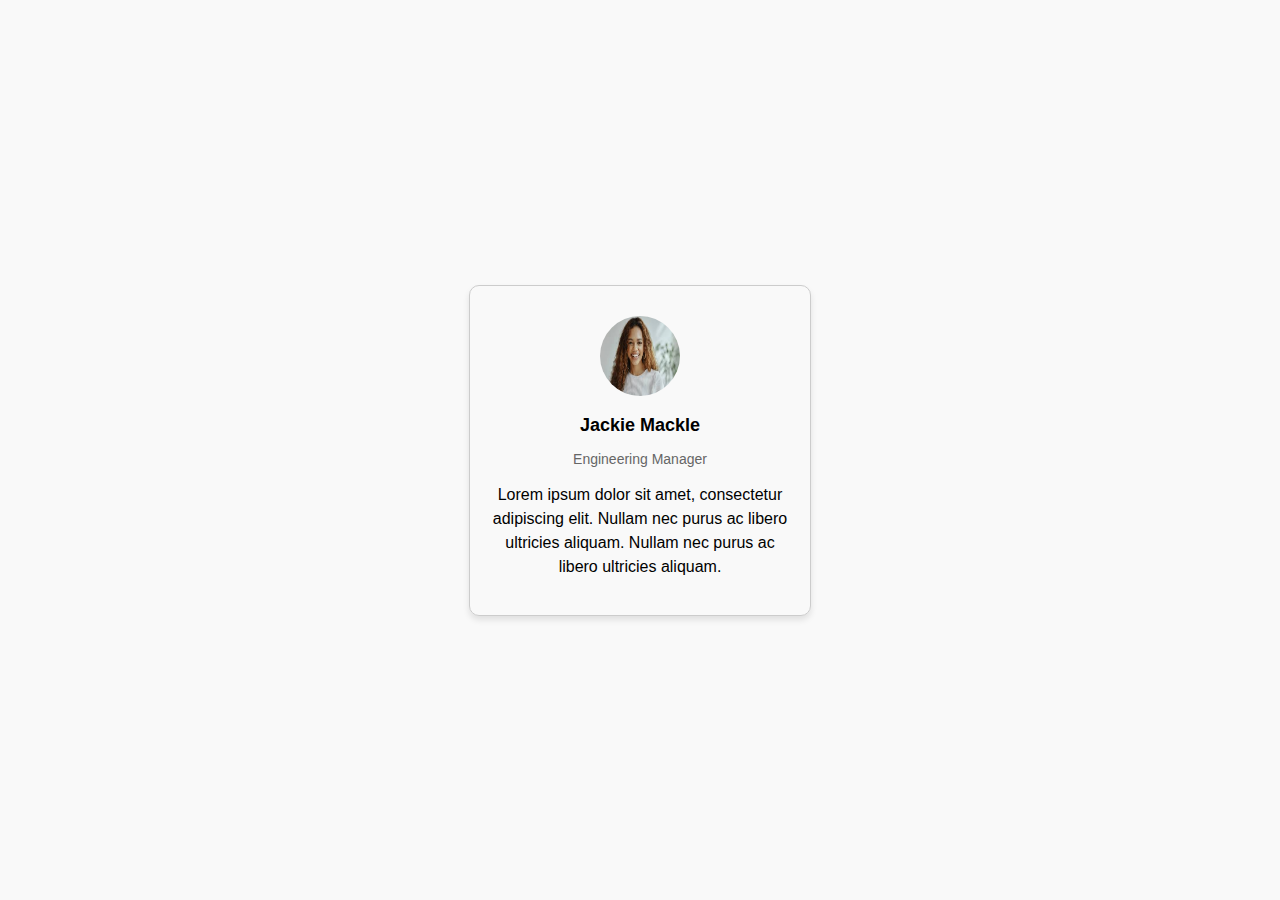
==== Testimonial Cards/index.html @ 26a655a9 "first testimonial card" ====
<!DOCTYPE html>
<html lang="en">
    <head>
        <meta charset="UTF-8">
        <meta name="viewport" content="width=device-width, initial-scale=1.0">
        <!-- Favicon -->
        <link rel="icon" href="website.ico" type="image/x-icon">

        <title>Testimonial Cards</title>
        <link rel="stylesheet" href="style.css">
    </head>

    <body>
        <div class="container">
            <div class="testimonial-card">
                <img src="profile2.jpg" alt="Person's photo">
                <h3>Jackie Mackle</h3>
                <p class="job-title">Engineering Manager</p>
                <p class="testimonial-text">Lorem ipsum dolor sit amet, consectetur adipiscing elit. Nullam nec purus ac libero ultricies aliquam. Nullam nec purus ac libero ultricies aliquam.</p>
            </div>
        </div>
</html>
---- Testimonial Cards/style.css ----
body {
    font-family: Arial, sans-serif;
    margin: 0;
    padding: 0;
    background-color: #f9f9f9;
    display: flex;
    justify-content: center;
    align-items: center;
    height: 100vh;
    flex-direction: column;
}

.container {
    display: flex;
    flex-wrap: wrap;
    justify-content: center;
    gap: 20px;
}

.testimonial-card {
    border: 1px solid #ccc;
    border-radius: 10px;
    padding: 20px;
    text-align: center;
    max-width: 300px;
    margin: 10px auto;
    box-shadow: 0 4px 6px rgba(0, 0, 0, 0.1);
}

.testimonial-card img {
    width: 80px;
    height: 80px;
    border-radius: 50%;
    margin: 10px;
}

.testimonial-card h3 {
    font-size: 18px;
    margin: 5px 0;
}

.testimonial-card .job-title {
    color: #666;
    font-size: 14px;
    margin: 15px;
}

.testimonial-card .testimonial-text {
    font-size: 16px;
    line-height: 1.5;
}

@media (max-width: 600px) {
    .testimonial-card {
        max-width: 100%;
    }
}

.testimonial-card:hover {
    transform: scale(1.05);
    box-shadow: 0 6px 10px rgba(0, 0, 0, 0.2);
}
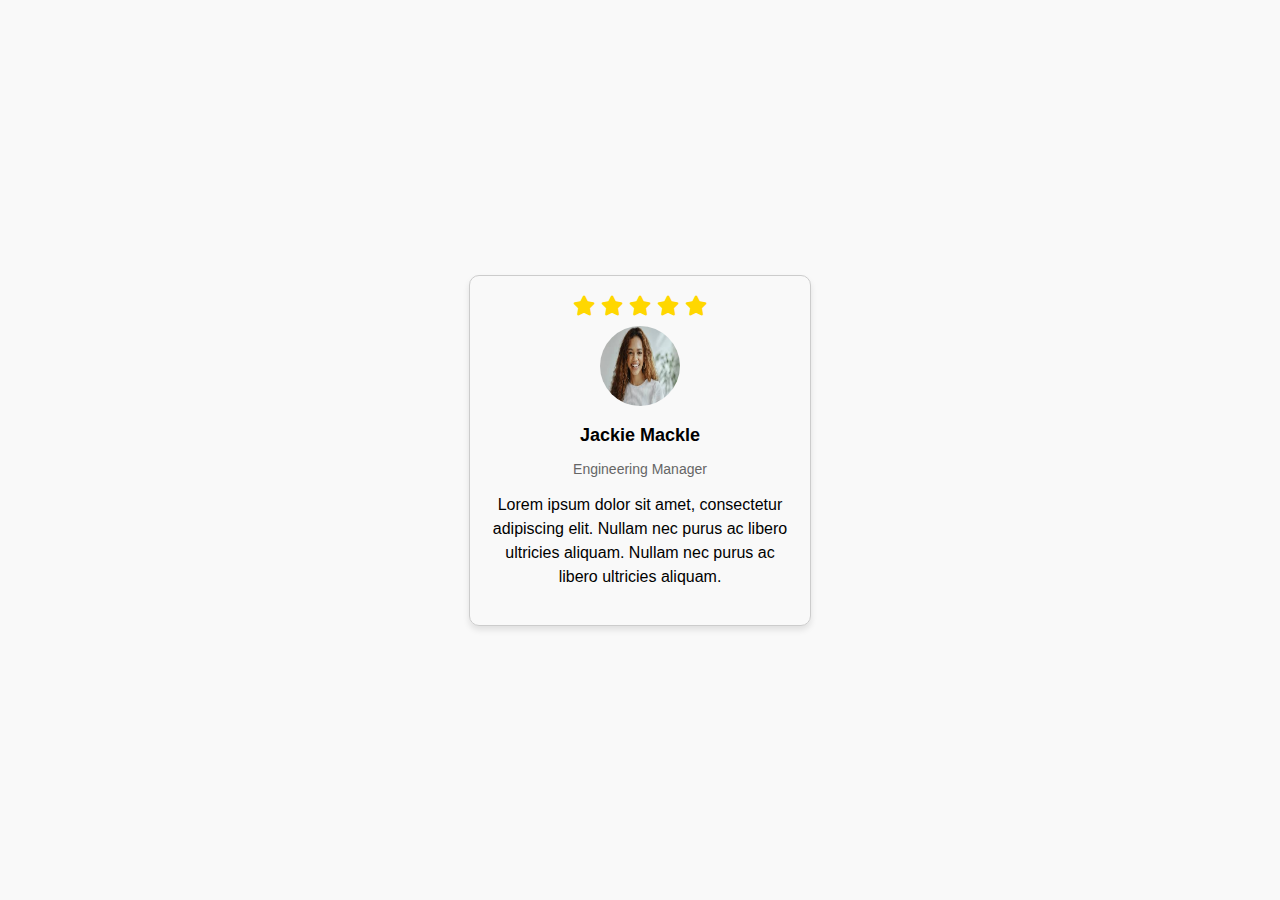
==== commit b921c60e: "Added rating stars" ====
--- a/Testimonial Cards/index.html
+++ b/Testimonial Cards/index.html
@@ -8,11 +8,20 @@
 
         <title>Testimonial Cards</title>
         <link rel="stylesheet" href="style.css">
+        <link href="https://cdnjs.cloudflare.com/ajax/libs/font-awesome/6.0.0-beta3/css/all.min.css" rel="stylesheet">
     </head>
 
     <body>
         <div class="container">
             <div class="testimonial-card">
+                <div class="rating">
+                    <i class="fas fa-star"></i>
+                    <i class="fas fa-star"></i>
+                    <i class="fas fa-star"></i>
+                    <i class="fas fa-star"></i>
+                    <i class="fas fa-star"></i>
+                </div>
+                
                 <img src="profile2.jpg" alt="Person's photo">
                 <h3>Jackie Mackle</h3>
                 <p class="job-title">Engineering Manager</p>
--- a/Testimonial Cards/style.css
+++ b/Testimonial Cards/style.css
@@ -59,4 +59,20 @@
 .testimonial-card:hover {
     transform: scale(1.05);
     box-shadow: 0 6px 10px rgba(0, 0, 0, 0.2);
+}
+
+.rating {
+    display: flex;
+    justify-content: center;
+    gap: 5px;
+}
+
+.rating i {
+    font-size: 20px;
+    color: gold;
+}
+
+.rating i:hover,
+.rating i:hover ~ i {
+    color: lightgray;
 }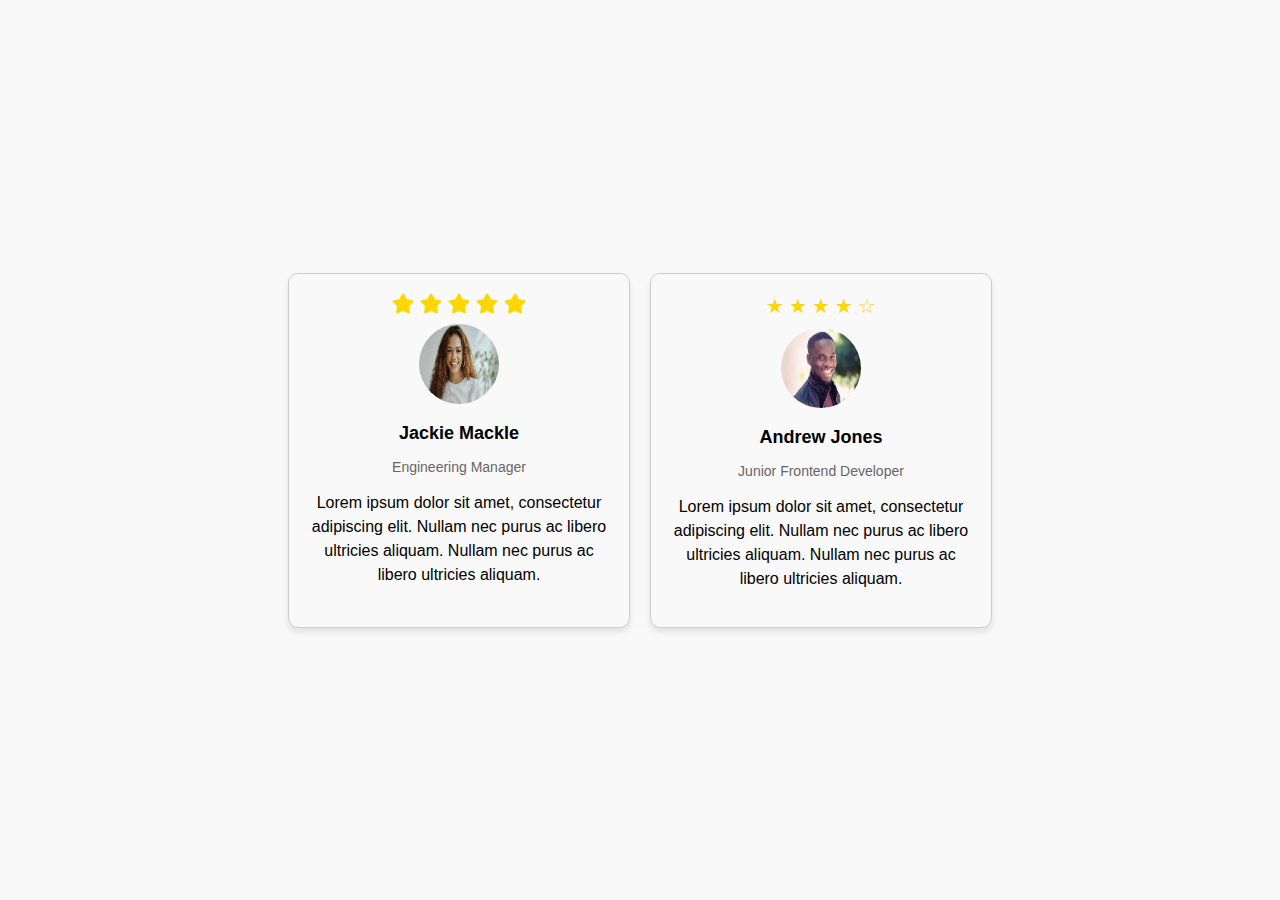
==== commit 8e0498dc: "Added rating stars without icon link" ====
--- a/Testimonial Cards/index.html
+++ b/Testimonial Cards/index.html
@@ -21,11 +21,26 @@
                     <i class="fas fa-star"></i>
                     <i class="fas fa-star"></i>
                 </div>
-                
+
                 <img src="profile2.jpg" alt="Person's photo">
                 <h3>Jackie Mackle</h3>
                 <p class="job-title">Engineering Manager</p>
                 <p class="testimonial-text">Lorem ipsum dolor sit amet, consectetur adipiscing elit. Nullam nec purus ac libero ultricies aliquam. Nullam nec purus ac libero ultricies aliquam.</p>
             </div>
+
+            <div class="testimonial-card">
+                <div class="rating">
+                    <span>&#9733</span>
+                    <span>&#9733</span>
+                    <span>&#9733</span>
+                    <span>&#9733</span>
+                    <span>&#9734</span>
+                </div>
+
+                <img src="profile1.jpg" alt="Person's photo">
+                <h3>Andrew Jones</h3>
+                <p class="job-title">Junior Frontend Developer</p>
+                <p class="testimonial-text">Lorem ipsum dolor sit amet, consectetur adipiscing elit. Nullam nec purus ac libero ultricies aliquam. Nullam nec purus ac libero ultricies aliquam.</p>
+            </div>
         </div>
 </html>--- a/Testimonial Cards/style.css
+++ b/Testimonial Cards/style.css
@@ -75,4 +75,14 @@
 .rating i:hover,
 .rating i:hover ~ i {
     color: lightgray;
+}
+
+.rating span {
+    font-size: 20px;
+    color: gold;
+}
+
+rating span:hover,
+.rating span:hover ~ span {
+    color: lightgray;
 }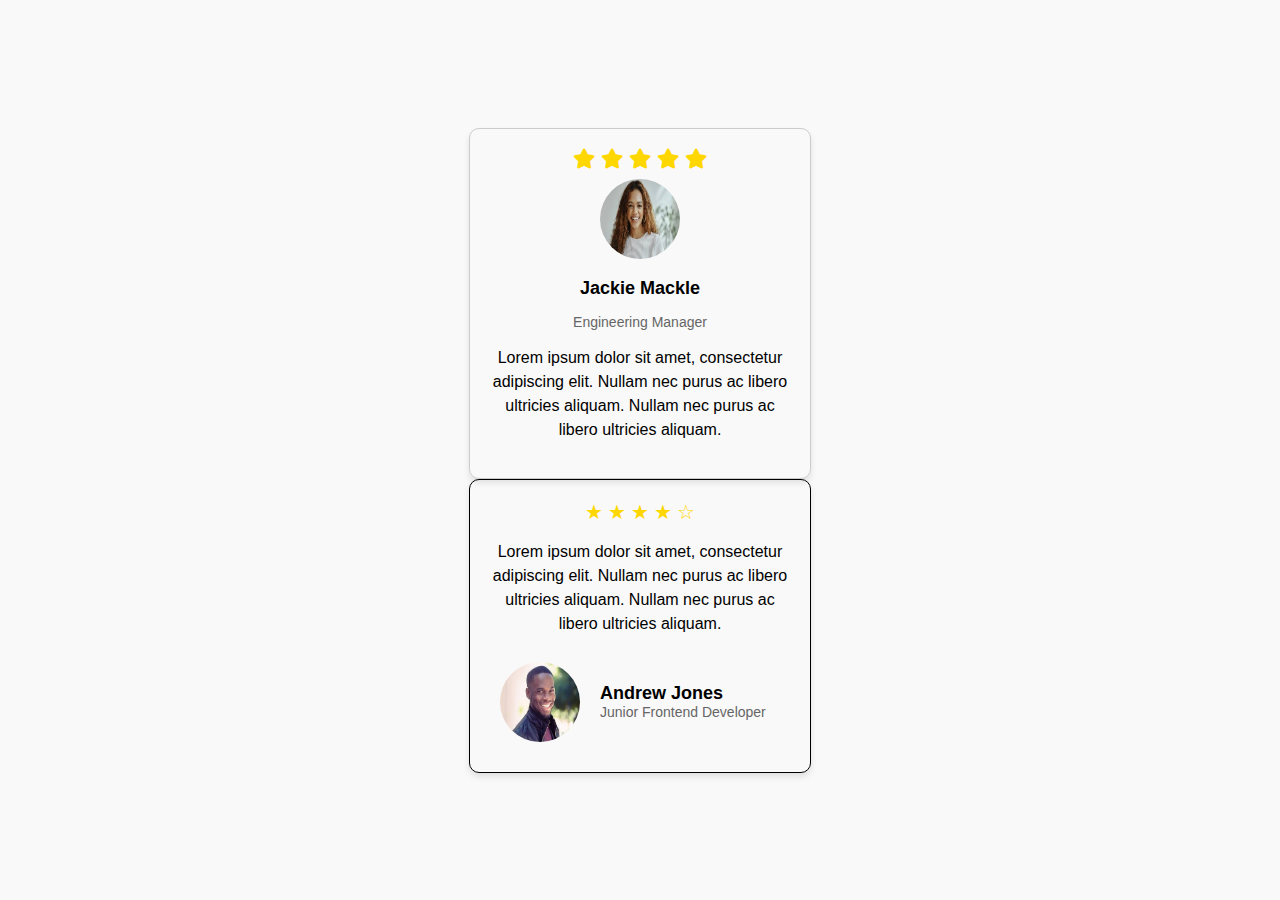
==== commit 504ca21a: "Different container for different card, for different design" ====
--- a/Testimonial Cards/index.html
+++ b/Testimonial Cards/index.html
@@ -12,8 +12,8 @@
     </head>
 
     <body>
-        <div class="container">
-            <div class="testimonial-card">
+        <div class="container1">
+            <div class="testimonial-card1">
                 <div class="rating">
                     <i class="fas fa-star"></i>
                     <i class="fas fa-star"></i>
@@ -27,8 +27,10 @@
                 <p class="job-title">Engineering Manager</p>
                 <p class="testimonial-text">Lorem ipsum dolor sit amet, consectetur adipiscing elit. Nullam nec purus ac libero ultricies aliquam. Nullam nec purus ac libero ultricies aliquam.</p>
             </div>
+        </div>
 
-            <div class="testimonial-card">
+        <div class="container2">
+            <div class="testimonial-card2">
                 <div class="rating">
                     <span>&#9733</span>
                     <span>&#9733</span>
@@ -37,10 +39,14 @@
                     <span>&#9734</span>
                 </div>
 
-                <img src="profile1.jpg" alt="Person's photo">
-                <h3>Andrew Jones</h3>
-                <p class="job-title">Junior Frontend Developer</p>
                 <p class="testimonial-text">Lorem ipsum dolor sit amet, consectetur adipiscing elit. Nullam nec purus ac libero ultricies aliquam. Nullam nec purus ac libero ultricies aliquam.</p>
+                <div class="header">
+                    <img src="profile1.jpg" alt="Person's photo">
+                    <div class="name-title">
+                        <h3>Andrew Jones</h3>
+                        <p class="job-title">Junior Frontend Developer</p>
+                    </div>
+                </div>
             </div>
         </div>
 </html>--- a/Testimonial Cards/style.css
+++ b/Testimonial Cards/style.css
@@ -8,55 +8,50 @@
     align-items: center;
     height: 100vh;
     flex-direction: column;
+    flex-wrap: wrap;
 }
 
-.container {
+.container1 {
     display: flex;
     flex-wrap: wrap;
     justify-content: center;
     gap: 20px;
 }
 
-.testimonial-card {
+.testimonial-card1 {
     border: 1px solid #ccc;
     border-radius: 10px;
     padding: 20px;
     text-align: center;
     max-width: 300px;
-    margin: 10px auto;
+
     box-shadow: 0 4px 6px rgba(0, 0, 0, 0.1);
 }
 
-.testimonial-card img {
+.testimonial-card1 img {
     width: 80px;
     height: 80px;
     border-radius: 50%;
     margin: 10px;
 }
 
-.testimonial-card h3 {
+.testimonial-card1 h3 {
     font-size: 18px;
     margin: 5px 0;
 }
 
-.testimonial-card .job-title {
+.testimonial-card1 .job-title {
     color: #666;
     font-size: 14px;
     margin: 15px;
 }
 
-.testimonial-card .testimonial-text {
+.testimonial-card1 .testimonial-text {
     font-size: 16px;
     line-height: 1.5;
 }
 
-@media (max-width: 600px) {
-    .testimonial-card {
-        max-width: 100%;
-    }
-}
-
-.testimonial-card:hover {
+.testimonial-card1:hover {
     transform: scale(1.05);
     box-shadow: 0 6px 10px rgba(0, 0, 0, 0.2);
 }
@@ -85,4 +80,77 @@
 rating span:hover,
 .rating span:hover ~ span {
     color: lightgray;
+}
+
+.container2 {
+    display: flex;
+    flex-wrap: wrap;
+    justify-content: center;
+    gap: 20px;
+}
+
+.testimonial-card2 {
+    border: 1px solid black;
+    border-radius: 10px;
+    padding: 20px;
+    text-align: center;
+    max-width: 300px;
+    box-shadow: 0 4px 6px rgba(0, 0, 0, 0.1);
+}
+
+.testimonial-card2 img {
+    width: 80px;
+    height: 80px;
+    border-radius: 50%;
+    margin: 10px;
+}
+
+.testimonial-card2 h3 {
+    font-size: 18px;
+    margin: 5px 0;
+}
+
+.testimonial-card2 .job-title {
+    color: #666;
+    font-size: 14px;
+    margin: 15px;
+}
+
+.testimonial-card2 .testimonial-text {
+    font-size: 16px;
+    line-height: 1.5;
+}
+
+.testimonial-card2:hover {
+    transform: scale(1.05);
+    box-shadow: 0 6px 10px rgba(0, 0, 0, 0.2);
+}
+
+.header {
+    display: flex;
+    align-items: center;
+    gap: 10px;
+}
+  
+.name-title {
+    text-align: left;
+    display: flex;
+    flex-direction: column; /* Legger navn og jobbtittel under hverandre */
+}
+  
+.name-title h3 {
+    margin: 0;
+    font-size: 18px;
+}
+  
+.name-title .job-title {
+    margin: 0;
+    color: #666; /* Gråfarge for jobbtittelen */
+    font-size: 14px;
+}
+  
+@media (max-width: 600px) {
+    .testimonial-card1 {
+        max-width: 100%;
+    }
 }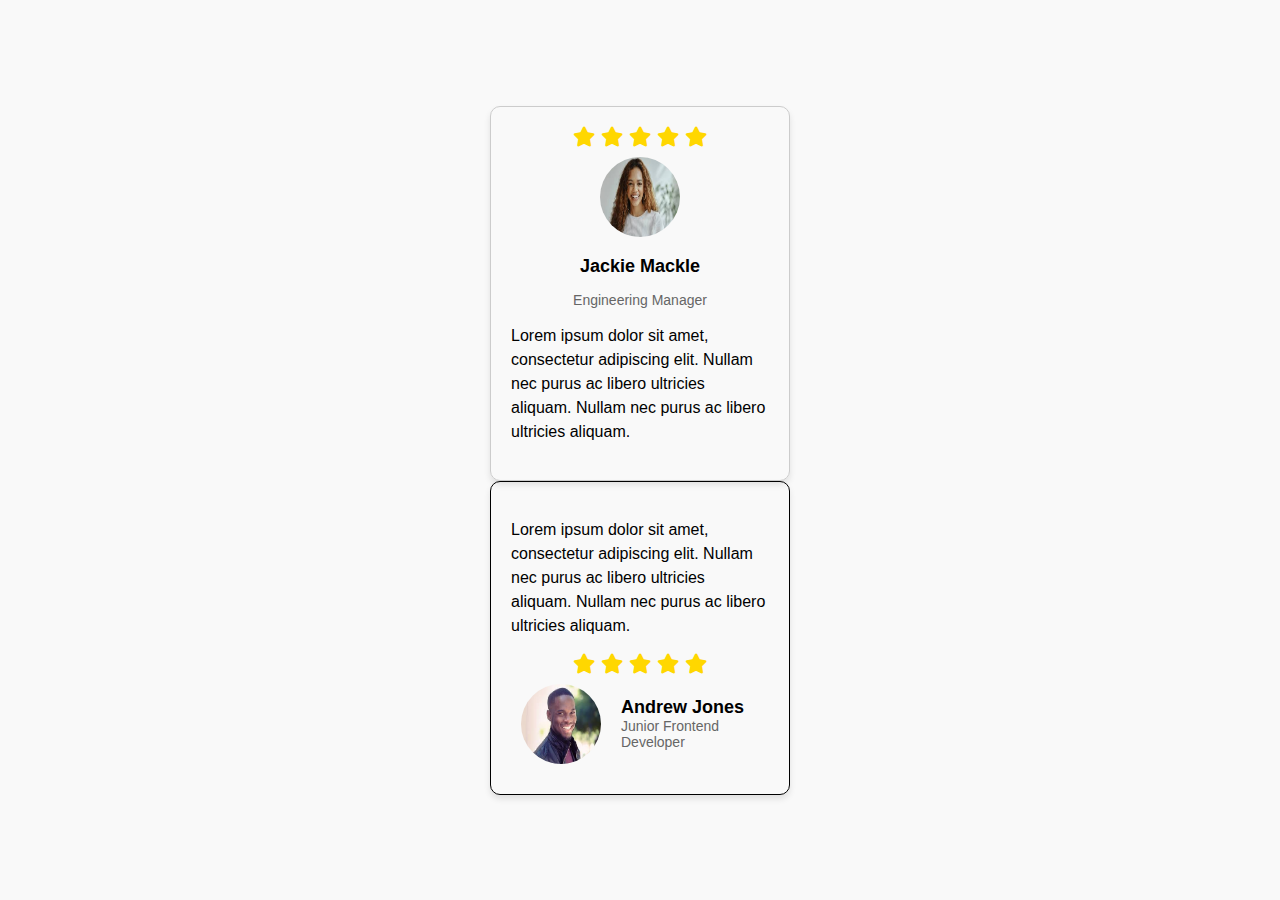
==== commit 57c67992: "Updated and better code, removed identical code lines" ====
--- a/Testimonial Cards/index.html
+++ b/Testimonial Cards/index.html
@@ -31,15 +31,14 @@
 
         <div class="container2">
             <div class="testimonial-card2">
+                <p class="testimonial-text">Lorem ipsum dolor sit amet, consectetur adipiscing elit. Nullam nec purus ac libero ultricies aliquam. Nullam nec purus ac libero ultricies aliquam.</p>
                 <div class="rating">
-                    <span>&#9733</span>
-                    <span>&#9733</span>
-                    <span>&#9733</span>
-                    <span>&#9733</span>
-                    <span>&#9734</span>
+                    <i class="fas fa-star"></i>
+                    <i class="fas fa-star"></i>
+                    <i class="fas fa-star"></i>
+                    <i class="fas fa-star"></i>
+                    <i class="fas fa-star"></i>
                 </div>
-
-                <p class="testimonial-text">Lorem ipsum dolor sit amet, consectetur adipiscing elit. Nullam nec purus ac libero ultricies aliquam. Nullam nec purus ac libero ultricies aliquam.</p>
                 <div class="header">
                     <img src="profile1.jpg" alt="Person's photo">
                     <div class="name-title">
@@ -49,4 +48,5 @@
                 </div>
             </div>
         </div>
+    </body>
 </html>--- a/Testimonial Cards/style.css
+++ b/Testimonial Cards/style.css
@@ -1,3 +1,7 @@
+* {
+    box-sizing: border-box;
+}
+
 body {
     font-family: Arial, sans-serif;
     margin: 0;
@@ -11,7 +15,8 @@
     flex-wrap: wrap;
 }
 
-.container1 {
+.container1, 
+.container2 {
     display: flex;
     flex-wrap: wrap;
     justify-content: center;
@@ -20,38 +25,48 @@
 
 .testimonial-card1 {
     border: 1px solid #ccc;
+}
+
+.testimonial-card1, 
+.testimonial-card2 {
+    border: 1px solid #ccc;
     border-radius: 10px;
     padding: 20px;
     text-align: center;
     max-width: 300px;
-
     box-shadow: 0 4px 6px rgba(0, 0, 0, 0.1);
 }
 
-.testimonial-card1 img {
+.testimonial-card1 img, 
+.testimonial-card2 img {
     width: 80px;
     height: 80px;
     border-radius: 50%;
     margin: 10px;
 }
 
-.testimonial-card1 h3 {
+.testimonial-card1 h3, 
+.testimonial-card2 h3 {
     font-size: 18px;
     margin: 5px 0;
 }
 
-.testimonial-card1 .job-title {
+.testimonial-card1 .job-title, 
+.testimonial-card2 .job-title {
     color: #666;
     font-size: 14px;
     margin: 15px;
 }
 
-.testimonial-card1 .testimonial-text {
+.testimonial-card1 .testimonial-text, 
+.testimonial-card2 .testimonial-text {
+    text-align: left;
     font-size: 16px;
-    line-height: 1.5;
+    line-height: 1.5;;
 }
 
-.testimonial-card1:hover {
+.testimonial-card1:hover, 
+.testimonial-card2:hover {
     transform: scale(1.05);
     box-shadow: 0 6px 10px rgba(0, 0, 0, 0.2);
 }
@@ -72,58 +87,8 @@
     color: lightgray;
 }
 
-.rating span {
-    font-size: 20px;
-    color: gold;
-}
-
-rating span:hover,
-.rating span:hover ~ span {
-    color: lightgray;
-}
-
-.container2 {
-    display: flex;
-    flex-wrap: wrap;
-    justify-content: center;
-    gap: 20px;
-}
-
 .testimonial-card2 {
     border: 1px solid black;
-    border-radius: 10px;
-    padding: 20px;
-    text-align: center;
-    max-width: 300px;
-    box-shadow: 0 4px 6px rgba(0, 0, 0, 0.1);
-}
-
-.testimonial-card2 img {
-    width: 80px;
-    height: 80px;
-    border-radius: 50%;
-    margin: 10px;
-}
-
-.testimonial-card2 h3 {
-    font-size: 18px;
-    margin: 5px 0;
-}
-
-.testimonial-card2 .job-title {
-    color: #666;
-    font-size: 14px;
-    margin: 15px;
-}
-
-.testimonial-card2 .testimonial-text {
-    font-size: 16px;
-    line-height: 1.5;
-}
-
-.testimonial-card2:hover {
-    transform: scale(1.05);
-    box-shadow: 0 6px 10px rgba(0, 0, 0, 0.2);
 }
 
 .header {
@@ -135,7 +100,7 @@
 .name-title {
     text-align: left;
     display: flex;
-    flex-direction: column; /* Legger navn og jobbtittel under hverandre */
+    flex-direction: column; 
 }
   
 .name-title h3 {
@@ -145,7 +110,7 @@
   
 .name-title .job-title {
     margin: 0;
-    color: #666; /* Gråfarge for jobbtittelen */
+    color: #666; 
     font-size: 14px;
 }
   
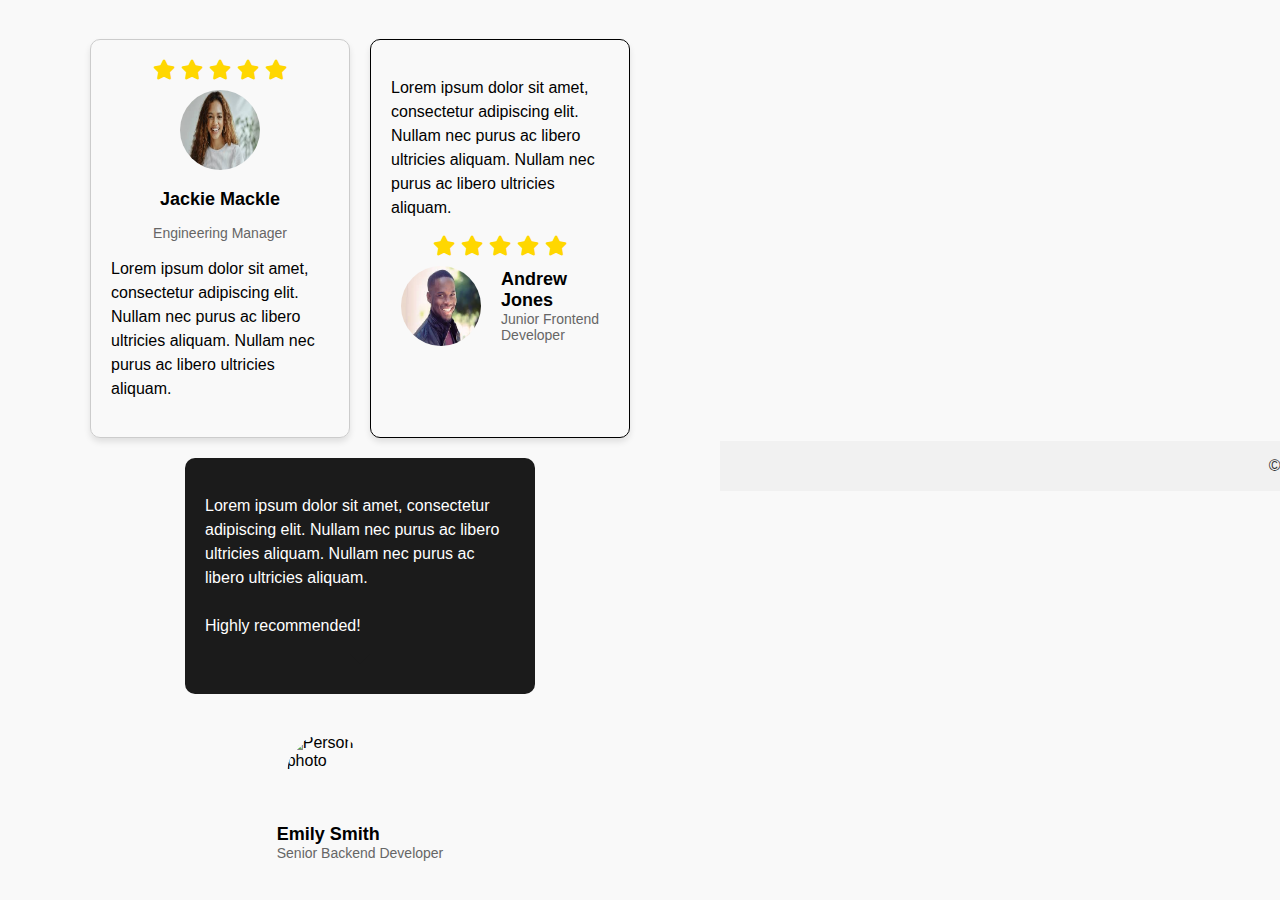
==== commit 29e40b74: "Added a third testimonial card" ====
--- a/Testimonial Cards/index.html
+++ b/Testimonial Cards/index.html
@@ -12,41 +12,54 @@
     </head>
 
     <body>
-        <div class="container1">
-            <div class="testimonial-card1">
-                <div class="rating">
-                    <i class="fas fa-star"></i>
-                    <i class="fas fa-star"></i>
-                    <i class="fas fa-star"></i>
-                    <i class="fas fa-star"></i>
-                    <i class="fas fa-star"></i>
+        <div class="container">
+            <div class="row">
+                <div class="testimonial-card1">
+                    <div class="rating">
+                        <i class="fas fa-star"></i>
+                        <i class="fas fa-star"></i>
+                        <i class="fas fa-star"></i>
+                        <i class="fas fa-star"></i>
+                        <i class="fas fa-star"></i>
+                    </div>
+
+                    <img src="profile2.jpg" alt="Person's photo">
+                    <h3>Jackie Mackle</h3>
+                    <p class="job-title">Engineering Manager</p>
+                    <p class="testimonial-text">Lorem ipsum dolor sit amet, consectetur adipiscing elit. Nullam nec purus ac libero ultricies aliquam. Nullam nec purus ac libero ultricies aliquam.</p>
                 </div>
 
-                <img src="profile2.jpg" alt="Person's photo">
-                <h3>Jackie Mackle</h3>
-                <p class="job-title">Engineering Manager</p>
-                <p class="testimonial-text">Lorem ipsum dolor sit amet, consectetur adipiscing elit. Nullam nec purus ac libero ultricies aliquam. Nullam nec purus ac libero ultricies aliquam.</p>
-            </div>
-        </div>
-
-        <div class="container2">
-            <div class="testimonial-card2">
-                <p class="testimonial-text">Lorem ipsum dolor sit amet, consectetur adipiscing elit. Nullam nec purus ac libero ultricies aliquam. Nullam nec purus ac libero ultricies aliquam.</p>
-                <div class="rating">
-                    <i class="fas fa-star"></i>
-                    <i class="fas fa-star"></i>
-                    <i class="fas fa-star"></i>
-                    <i class="fas fa-star"></i>
-                    <i class="fas fa-star"></i>
-                </div>
-                <div class="header">
-                    <img src="profile1.jpg" alt="Person's photo">
-                    <div class="name-title">
-                        <h3>Andrew Jones</h3>
-                        <p class="job-title">Junior Frontend Developer</p>
+                <div class="testimonial-card2">
+                    <p class="testimonial-text">Lorem ipsum dolor sit amet, consectetur adipiscing elit. Nullam nec purus ac libero ultricies aliquam. Nullam nec purus ac libero ultricies aliquam.</p>
+                    <div class="rating">
+                        <i class="fas fa-star"></i>
+                        <i class="fas fa-star"></i>
+                        <i class="fas fa-star"></i>
+                        <i class="fas fa-star"></i>
+                        <i class="fas fa-star"></i>
+                    </div>
+                    <div class="header">
+                        <img src="profile1.jpg" alt="Person's photo">
+                        <div class="name-title">
+                            <h3>Andrew Jones</h3>
+                            <p class="job-title">Junior Frontend Developer</p>
+                        </div>
                     </div>
                 </div>
             </div>
+
+            <div class="testimonial-card3">
+                <p class="testimonial-text">Lorem ipsum dolor sit amet, consectetur adipiscing elit. Nullam nec purus ac libero ultricies aliquam. Nullam nec purus ac libero ultricies aliquam.<br><br>Highly recommended!</p>
+                <div class="triangle"></div>
+            </div>
+            <div class="profile-section">
+                <img src="profile3.jpg" alt="Person's photo">
+                <div class="name-title">
+                    <h3>Emily Smith</h3>
+                    <p class="job-title">Senior Backend Developer</p>
+                </div>
+            </div>
         </div>
+        <footer>&copy; all rights reserved 2025</footer>
     </body>
 </html>--- a/Testimonial Cards/style.css
+++ b/Testimonial Cards/style.css
@@ -15,12 +15,18 @@
     flex-wrap: wrap;
 }
 
-.container1, 
-.container2 {
+.container {
     display: flex;
-    flex-wrap: wrap;
+    flex-direction: column;
+    align-items: center;
+    gap: 20px;
+}
+
+.row {
+    display: flex;
     justify-content: center;
     gap: 20px;
+    width: 75%;
 }
 
 .testimonial-card1 {
@@ -33,7 +39,8 @@
     border-radius: 10px;
     padding: 20px;
     text-align: center;
-    max-width: 300px;
+    position: relative;
+    max-width: 350px;
     box-shadow: 0 4px 6px rgba(0, 0, 0, 0.1);
 }
 
@@ -59,14 +66,16 @@
 }
 
 .testimonial-card1 .testimonial-text, 
-.testimonial-card2 .testimonial-text {
+.testimonial-card2 .testimonial-text,
+.testimonial-card3 .testimonial-text {
     text-align: left;
     font-size: 16px;
     line-height: 1.5;;
 }
 
 .testimonial-card1:hover, 
-.testimonial-card2:hover {
+.testimonial-card2:hover,
+.testimonial-card3:hover {
     transform: scale(1.05);
     box-shadow: 0 6px 10px rgba(0, 0, 0, 0.2);
 }
@@ -89,6 +98,40 @@
 
 .testimonial-card2 {
     border: 1px solid black;
+}
+
+.testimonial-card3 {
+    background-color: #1B1B1B;
+    color: white;
+    text-align: center;
+    padding: 20px;
+    border-radius: 10px;
+    position: relative;
+    max-width: 350px;
+    margin: 0 auto;
+}
+
+.triangle {
+    width: 0;
+    height: 0;
+    border-left: 10px solid transparent;
+    border-right: 10px solid transparent;
+    border-top: 10px solid #1B1B1B;
+    margin: 10px auto;
+}
+
+.profile-section {
+    display: flex;
+    flex-direction: column;
+    align-items: left;
+    margin-top: 10px;
+}
+.profile-section img{
+    width: 80px;
+    height: 80px;
+    border-radius: 50%;
+    margin: 10px;
+    display: block;
 }
 
 .header {
@@ -118,4 +161,18 @@
     .testimonial-card1 {
         max-width: 100%;
     }
+}
+
+footer {
+    text-align: center;
+    padding: 1rem;
+    background-color: #f1f1f1;
+    color: #333;
+    margin-top: 2rem;
+    width: 100%;
+    position: relative;
+}
+  
+footer p {
+    font-size: 0.9rem;
 }